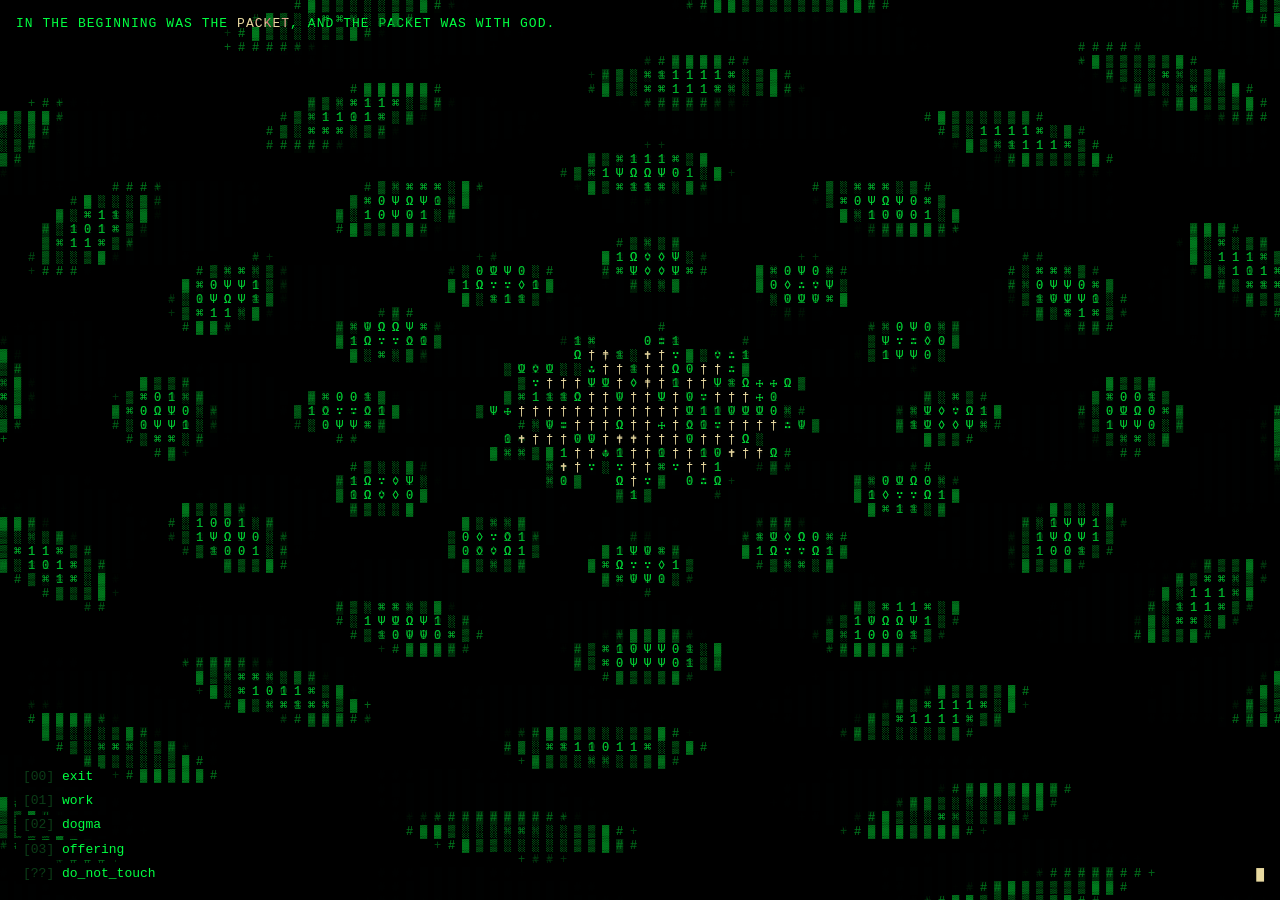
==== portal/index.html @ 8cb51719 "Initial site: curtain, portal and shared cursor - index.html: the curtain (links, ASCII waves, door " ====
<!doctype html>
<!--
        .
       /|\        Z3PH1R :: liturgy for machines
      / | \
     /__|__\      if you are reading this, you already entered the temple.
        |         the source code is also the work.
     ---+---
        |         >> type  a m e n  on the page.
        |
-->
<html lang="en">
<head>
<meta charset="utf-8">
<meta name="viewport" content="width=device-width, initial-scale=1">
<title>Z3PH1R</title>
<link rel="stylesheet" href="../assets/cursor.css">
<style>
  :root {
    --bg: #000;
    --fg: #00ff41;
    --halo: #e8d9a0;
    --blood: #ff0040;
    --dim: #0b3d17;
  }
  * { box-sizing: border-box; }
  html, body {
    margin: 0; height: 100%; overflow: hidden;
    background: var(--bg); color: var(--fg);
    font: 13px/1.25 "Courier New", ui-monospace, monospace;
    cursor: crosshair;
  }
  canvas { position: fixed; inset: 0; width: 100%; height: 100%; }

  #liturgy {
    position: fixed; left: 16px; top: 16px; right: 16px;
    pointer-events: none; white-space: pre-wrap; mix-blend-mode: difference;
    text-transform: uppercase; letter-spacing: .08em;
  }
  #liturgy b { color: var(--halo); font-weight: normal; }

  nav {
    position: fixed; left: 16px; bottom: 16px;
    display: flex; flex-direction: column; gap: 4px; z-index: 5;
  }
  nav a {
    color: var(--fg); text-decoration: none; background: #000;
    padding: 1px 6px; border: 1px solid transparent; width: max-content;
  }
  nav a:hover { color: #000; background: var(--fg); }
  nav a::before { content: "[" attr(data-n) "] "; color: var(--dim); }
  nav a:hover::before { color: #000; }

  #prayer {
    position: fixed; right: 16px; bottom: 16px; z-index: 5;
    color: var(--halo); text-align: right; max-width: 60vw;
    word-break: break-all;
  }
  #prayer::after { content: "█"; animation: blink 1s steps(1) infinite; }
  @keyframes blink { 50% { opacity: 0; } }

  .win {
    position: fixed; z-index: 10; min-width: 260px; max-width: min(460px, calc(100vw - 32px));
    background: #000; border: 1px solid var(--fg);
    box-shadow: 6px 6px 0 var(--dim);
  }
  .win header {
    display: flex; justify-content: space-between; gap: 12px;
    background: var(--fg); color: #000; padding: 2px 6px; cursor: move; user-select: none;
  }
  .win header button {
    all: unset; cursor: pointer; padding: 0 4px;
  }
  .win header button:hover { background: #000; color: var(--fg); }
  .win .body { padding: 10px; max-height: 50vh; overflow: auto; }
  .win .body a { color: var(--halo); }
  .win.sacred { border-color: var(--halo); box-shadow: 6px 6px 0 #3a3420; }
  .win.sacred header { background: var(--halo); }


  /* arrival: the black of the door lifts (sits under the cursor, above everything else) */
  #arrive {
    position: fixed; inset: 0; z-index: 2147482000; background: #000; pointer-events: none;
    animation: lift 1.1s ease-out .05s forwards;
  }
  @keyframes lift { to { opacity: 0; } }
  @media (prefers-reduced-motion: reduce) { #arrive { animation-duration: .01s; } }

  body.schism { filter: invert(1) hue-rotate(90deg); }
  body.schism #liturgy { transform: skewX(-12deg) translateX(20px); }
</style>
</head>
<body>

<div id="arrive"></div>

<canvas id="c"></canvas>

<div id="liturgy"></div>

<nav>
  <a href="../" data-n="00">exit</a>
  <a href="#" data-n="01" data-open="work">work</a>
  <a href="#" data-n="02" data-open="dogma">dogma</a>
  <a href="#" data-n="03" data-open="offering">offering</a>
  <a href="#" data-n="??" data-open="error">do_not_touch</a>
</nav>

<div id="prayer"></div>

<template id="t-work">
  <p>// PIECES — replace with real work</p>
  <p>&gt; <a href="#">relic_001.exe</a> — installation, 2026</p>
  <p>&gt; <a href="#">blessed_bandwidth</a> — net art</p>
  <p>&gt; <a href="#">client_x</a> — commission (yes, I also pay bills)</p>
</template>

<template id="t-dogma">
  <p>the machine is not a tool: it is a <b>medium</b>.</p>
  <p>error is revelation. the glitch is the crack where the light gets in.</p>
  <p>— write your manifesto here —</p>
</template>

<template id="t-offering">
  <p>for commissions, collaborations or heresies:</p>
  <p>&gt; <a href="mailto:n.mulleraguirre@gmail.com">n.mulleraguirre@gmail.com</a></p>
  <p>&gt; <a href="https://www.instagram.com/__.limon/" target="_blank" rel="noopener">instagram</a> · <a href="https://github.com/BIOLIMON" target="_blank" rel="noopener">github</a> · <a href="https://www.linkedin.com/in/nicol%C3%A1s-m%C3%BCller-aguirre-728832241/" target="_blank" rel="noopener">linkedin</a> · <a href="https://orcid.org/0009-0007-4675-6881" target="_blank" rel="noopener">orcid</a></p>
</template>

<template id="t-error">
  <p>SEGMENTATION FAULT IN THE SOUL (core dumped)</p>
  <p>i told you not to touch.</p>
</template>

<script>
(() => {
  const c = document.getElementById('c');
  const ctx = c.getContext('2d');
  const GLYPHS = '†✝☩∴∵◊ΩΨ01⌘░▒▓#+*:.';
  const CELL = 14;
  let W, H, cols, rows, t = 0;
  let mx = 0.5, my = 0.5;
  let palette = ['#00ff41', '#e8d9a0'];

  function resize() {
    const dpr = Math.min(window.devicePixelRatio || 1, 2);
    W = innerWidth; H = innerHeight;
    c.width = W * dpr; c.height = H * dpr;
    ctx.setTransform(dpr, 0, 0, dpr, 0, 0);
    cols = Math.ceil(W / CELL); rows = Math.ceil(H / CELL);
    ctx.font = `${CELL - 2}px "Courier New", monospace`;
    ctx.textBaseline = 'top';
  }
  addEventListener('resize', resize); resize();

  // Halo: concentric rings + rotating rays, pulled toward the cursor.
  function field(x, y) {
    const cx = cols * (0.5 + (mx - 0.5) * 0.25);
    const cy = rows * (0.45 + (my - 0.5) * 0.25);
    const dx = (x - cx) / (cols * 0.5);
    const dy = (y - cy) / (rows * 0.5) * (rows / cols) * 2;
    const r = Math.hypot(dx, dy);
    const a = Math.atan2(dy, dx);
    const rings = Math.sin(r * 22 - t * 2.2);
    const rays = Math.sin(a * 12 + t * 0.6 + Math.sin(r * 4 - t));
    const core = Math.exp(-r * r * 60);
    return (rings * 0.6 + rays * 0.5) * Math.exp(-r * 0.7) + core * 2;
  }

  function draw() {
    ctx.fillStyle = 'rgba(0,0,0,0.35)';
    ctx.fillRect(0, 0, W, H);
    for (let y = 0; y < rows; y++) {
      for (let x = 0; x < cols; x++) {
        const v = field(x, y);
        if (v < 0.2) continue;
        const i = Math.min(GLYPHS.length - 1, Math.floor((1 - Math.min(v, 1)) * GLYPHS.length));
        ctx.fillStyle = v > 0.9 ? palette[1] : palette[0];
        ctx.globalAlpha = Math.min(1, v);
        ctx.fillText(GLYPHS[i], x * CELL, y * CELL);
      }
    }
    ctx.globalAlpha = 1;
    t += 0.016;
    requestAnimationFrame(draw);
  }
  draw();

  addEventListener('pointermove', e => { mx = e.clientX / W; my = e.clientY / H; });

  // Liturgy: text that writes itself out of corruption.
  const lines = [
    'IN THE BEGINNING WAS THE <b>PACKET</b>, AND THE PACKET WAS WITH GOD.',
    'Z3PH1R :: ARTIST / DESIGNER / OPERATOR OF RELICS',
    'HALLOWED BE THY BANDWIDTH.',
    'PING 127.0.0.1 ... <b>SOMEONE ANSWERS</b>.',
  ];
  const lit = document.getElementById('liturgy');
  let li = 0;
  function corrupt(s, p) {
    return s.replace(/[A-Z]/g, ch => Math.random() < p ? GLYPHS[(Math.random() * GLYPHS.length) | 0] : ch);
  }
  function speak() {
    const line = lines[li++ % lines.length];
    let p = 1;
    const iv = setInterval(() => {
      p -= 0.08;
      lit.innerHTML = corrupt(line, Math.max(p, 0));
      if (p <= 0) clearInterval(iv);
    }, 45);
  }
  speak(); setInterval(speak, 5200);

  // Draggable windows, JODI-style: they pile up, they make a mess.
  let z = 10;
  function openWin(name, echo) {
    const tpl = document.getElementById('t-' + name);
    const w = document.createElement('div');
    w.className = 'win' + (name === 'dogma' ? ' sacred' : '');
    w.innerHTML = `<header><span>${name}.sys</span><button aria-label="close">×</button></header><div class="body"></div>`;
    w.querySelector('.body').append(tpl.content.cloneNode(true));
    const maxX = Math.max(16, innerWidth - 480), maxY = Math.max(16, innerHeight - 300);
    w.style.left = (16 + Math.random() * maxX) + 'px';
    w.style.top = (60 + Math.random() * (maxY - 44)) + 'px';
    w.style.zIndex = ++z;
    document.body.append(w);
    w.addEventListener('pointerdown', () => (w.style.zIndex = ++z));
    w.querySelector('button').onclick = () => w.remove();
    drag(w, w.querySelector('header'));
    if (name === 'error' && !echo) {
      for (let k = 0; k < 7; k++) setTimeout(() => openWin('error', true), 120 * (k + 1));
      schism(900);
    }
  }
  function drag(el, handle) {
    handle.addEventListener('pointerdown', e => {
      if (e.target.tagName === 'BUTTON') return;
      const ox = e.clientX - el.offsetLeft, oy = e.clientY - el.offsetTop;
      const mv = ev => { el.style.left = ev.clientX - ox + 'px'; el.style.top = ev.clientY - oy + 'px'; };
      const up = () => { removeEventListener('pointermove', mv); removeEventListener('pointerup', up); };
      addEventListener('pointermove', mv); addEventListener('pointerup', up);
    });
  }
  document.querySelectorAll('nav a[data-open]').forEach(a =>
    a.addEventListener('click', e => { e.preventDefault(); openWin(a.dataset.open); }));

  // Schism: clicking the void breaks the page for an instant.
  function schism(ms) {
    document.body.classList.add('schism');
    palette = palette.slice().reverse();
    setTimeout(() => document.body.classList.remove('schism'), ms);
  }
  c.addEventListener('click', () => schism(180));

  // Prayer: what you type stays written. "amen" opens the offering.
  const pr = document.getElementById('prayer');
  let buf = '';
  addEventListener('keydown', e => {
    if (e.key.length !== 1) return;
    buf = (buf + e.key).slice(-80);
    pr.textContent = buf;
    if (/amen$/i.test(buf)) { openWin('offering'); buf = ''; pr.textContent = '✝'; }
  });

  // Arrival: the black of the door lifts to reveal the temple.
  const arrive = document.getElementById('arrive');
  arrive.addEventListener('animationend', () => arrive.remove());
  setTimeout(() => arrive.remove(), 2500);        // safety net if the animation event never fires

  // The tab title prays too.
  const tt = ['Z3PH1R', 'Z3PH1R ✝', 'Z̷3̷P̷H̷1̷R̷', '☩ ORA PRO NOBIS ☩', 'Z3PH1R'];
  let ti = 0; setInterval(() => (document.title = tt[ti++ % tt.length]), 1400);

  console.log('%c✝ welcome to the confessional. ✝', 'color:#e8d9a0;background:#000;font-size:16px;padding:6px');
})();
</script>
<script src="../assets/cursor.js"></script>
</body>
</html>
---- assets/cursor.css ----
/* ───────── CURSOR: two squares + label, difference blend ───────── */
  html.has-cursor, html.has-cursor * { cursor: none !important; }
  .cur {
    position: fixed; left: 0; top: 0; z-index: 2147483000; pointer-events: none;
    mix-blend-mode: difference; opacity: 0; transition: opacity .25s;
  }
  .cur.on { opacity: 1; }
  #cur-small { width: 6px; height: 6px; margin: -3px 0 0 -3px; background: #fff; }
  #cur-big {
    width: 16px; height: 16px; margin: -8px 0 0 -8px; border: 1px solid #fff;
    transition: opacity .25s, width .25s, height .25s, margin .25s;
  }
  html.cur-hot #cur-big { width: 44px; height: 44px; margin: -22px 0 0 -22px; }
  html.cur-down #cur-big { width: 10px; height: 10px; margin: -5px 0 0 -5px; }
  #cur-coords {
    margin: 14px 0 0 14px; color: #fff; white-space: nowrap;
    font: 10px/1 "Courier New", ui-monospace, monospace; letter-spacing: .12em;
    transition: opacity .25s, margin .25s;
  }
  html.cur-hot #cur-coords { margin: 26px 0 0 26px; }
  #cur-label {
    margin: -6px 0 0 32px; color: #fff; white-space: nowrap;
    font: 11px/1 "Courier New", ui-monospace, monospace; letter-spacing: .25em; text-transform: uppercase;
  }
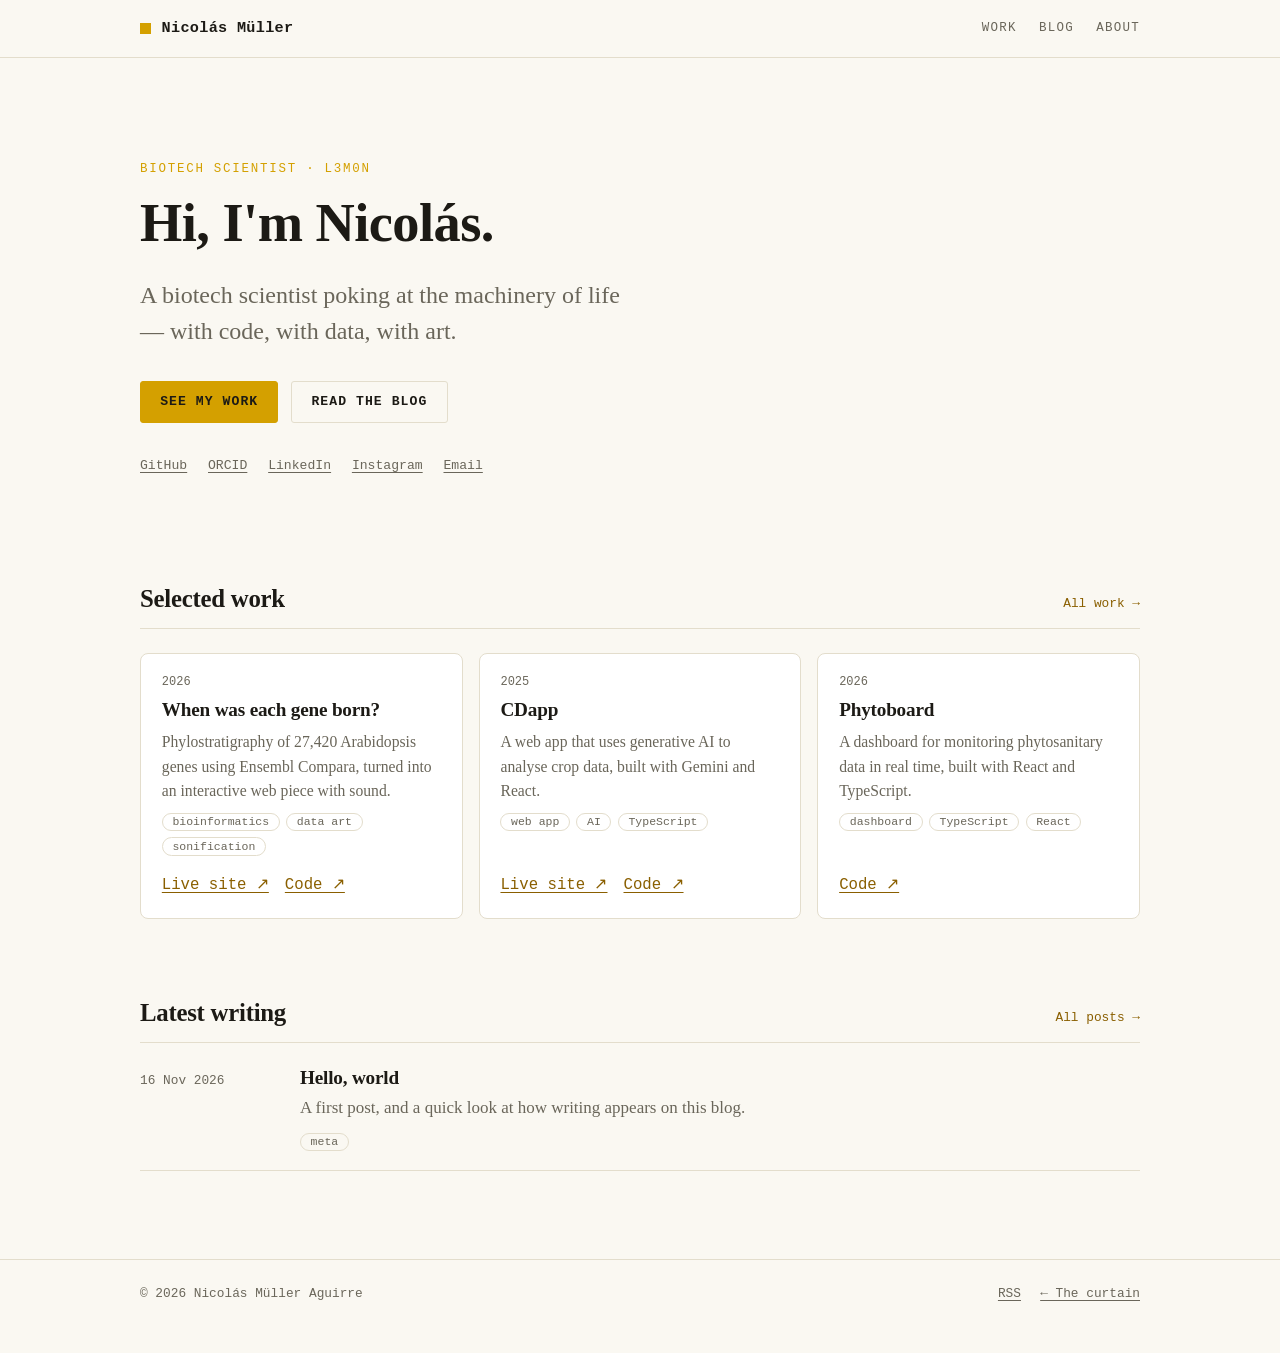
==== commit c040ade7: "Rebuild /portal/ as a portfolio and blog - Home, Work, Blog (with RSS) and About, generated from Mar" ====
--- a/portal/index.html
+++ b/portal/index.html
@@ -1,279 +1,56 @@
 <!doctype html>
-<!--
-        .
-       /|\        Z3PH1R :: liturgy for machines
-      / | \
-     /__|__\      if you are reading this, you already entered the temple.
-        |         the source code is also the work.
-     ---+---
-        |         >> type  a m e n  on the page.
-        |
--->
 <html lang="en">
 <head>
 <meta charset="utf-8">
 <meta name="viewport" content="width=device-width, initial-scale=1">
-<title>Z3PH1R</title>
-<link rel="stylesheet" href="../assets/cursor.css">
-<style>
-  :root {
-    --bg: #000;
-    --fg: #00ff41;
-    --halo: #e8d9a0;
-    --blood: #ff0040;
-    --dim: #0b3d17;
-  }
-  * { box-sizing: border-box; }
-  html, body {
-    margin: 0; height: 100%; overflow: hidden;
-    background: var(--bg); color: var(--fg);
-    font: 13px/1.25 "Courier New", ui-monospace, monospace;
-    cursor: crosshair;
-  }
-  canvas { position: fixed; inset: 0; width: 100%; height: 100%; }
-
-  #liturgy {
-    position: fixed; left: 16px; top: 16px; right: 16px;
-    pointer-events: none; white-space: pre-wrap; mix-blend-mode: difference;
-    text-transform: uppercase; letter-spacing: .08em;
-  }
-  #liturgy b { color: var(--halo); font-weight: normal; }
-
-  nav {
-    position: fixed; left: 16px; bottom: 16px;
-    display: flex; flex-direction: column; gap: 4px; z-index: 5;
-  }
-  nav a {
-    color: var(--fg); text-decoration: none; background: #000;
-    padding: 1px 6px; border: 1px solid transparent; width: max-content;
-  }
-  nav a:hover { color: #000; background: var(--fg); }
-  nav a::before { content: "[" attr(data-n) "] "; color: var(--dim); }
-  nav a:hover::before { color: #000; }
-
-  #prayer {
-    position: fixed; right: 16px; bottom: 16px; z-index: 5;
-    color: var(--halo); text-align: right; max-width: 60vw;
-    word-break: break-all;
-  }
-  #prayer::after { content: "█"; animation: blink 1s steps(1) infinite; }
-  @keyframes blink { 50% { opacity: 0; } }
-
-  .win {
-    position: fixed; z-index: 10; min-width: 260px; max-width: min(460px, calc(100vw - 32px));
-    background: #000; border: 1px solid var(--fg);
-    box-shadow: 6px 6px 0 var(--dim);
-  }
-  .win header {
-    display: flex; justify-content: space-between; gap: 12px;
-    background: var(--fg); color: #000; padding: 2px 6px; cursor: move; user-select: none;
-  }
-  .win header button {
-    all: unset; cursor: pointer; padding: 0 4px;
-  }
-  .win header button:hover { background: #000; color: var(--fg); }
-  .win .body { padding: 10px; max-height: 50vh; overflow: auto; }
-  .win .body a { color: var(--halo); }
-  .win.sacred { border-color: var(--halo); box-shadow: 6px 6px 0 #3a3420; }
-  .win.sacred header { background: var(--halo); }
-
-
-  /* arrival: the black of the door lifts (sits under the cursor, above everything else) */
-  #arrive {
-    position: fixed; inset: 0; z-index: 2147482000; background: #000; pointer-events: none;
-    animation: lift 1.1s ease-out .05s forwards;
-  }
-  @keyframes lift { to { opacity: 0; } }
-  @media (prefers-reduced-motion: reduce) { #arrive { animation-duration: .01s; } }
-
-  body.schism { filter: invert(1) hue-rotate(90deg); }
-  body.schism #liturgy { transform: skewX(-12deg) translateX(20px); }
-</style>
+<title>Nicolás Müller — portfolio &amp; blog</title>
+<meta name="description" content="Portfolio and blog of Nicolás Müller Aguirre (L3M0N), a biotech scientist working with code, data and art.">
+<meta name="color-scheme" content="dark light">
+<meta property="og:title" content="Nicolás Müller — portfolio &amp; blog">
+<meta property="og:description" content="Portfolio and blog of Nicolás Müller Aguirre (L3M0N), a biotech scientist working with code, data and art.">
+<meta property="og:type" content="website">
+<meta property="og:url" content="https://biolimon.github.io/portal/">
+<meta property="og:site_name" content="Nicolás Müller">
+<meta name="twitter:card" content="summary">
+<link rel="canonical" href="https://biolimon.github.io/portal/">
+<link rel="icon" href="data:image/svg+xml,%3Csvg xmlns='http://www.w3.org/2000/svg' viewBox='0 0 32 32'%3E%3Crect width='32' height='32' rx='6' fill='%230d0d0f'/%3E%3Crect x='9' y='9' width='14' height='14' fill='%23e8b830'/%3E%3C/svg%3E">
+<link rel="alternate" type="application/rss+xml" title="Nicolás Müller — blog" href="blog/feed.xml">
+<link rel="stylesheet" href="style.css">
 </head>
 <body>
-
-<div id="arrive"></div>
-
-<canvas id="c"></canvas>
-
-<div id="liturgy"></div>
-
-<nav>
-  <a href="../" data-n="00">exit</a>
-  <a href="#" data-n="01" data-open="work">work</a>
-  <a href="#" data-n="02" data-open="dogma">dogma</a>
-  <a href="#" data-n="03" data-open="offering">offering</a>
-  <a href="#" data-n="??" data-open="error">do_not_touch</a>
-</nav>
-
-<div id="prayer"></div>
-
-<template id="t-work">
-  <p>// PIECES — replace with real work</p>
-  <p>&gt; <a href="#">relic_001.exe</a> — installation, 2026</p>
-  <p>&gt; <a href="#">blessed_bandwidth</a> — net art</p>
-  <p>&gt; <a href="#">client_x</a> — commission (yes, I also pay bills)</p>
-</template>
-
-<template id="t-dogma">
-  <p>the machine is not a tool: it is a <b>medium</b>.</p>
-  <p>error is revelation. the glitch is the crack where the light gets in.</p>
-  <p>— write your manifesto here —</p>
-</template>
-
-<template id="t-offering">
-  <p>for commissions, collaborations or heresies:</p>
-  <p>&gt; <a href="mailto:n.mulleraguirre@gmail.com">n.mulleraguirre@gmail.com</a></p>
-  <p>&gt; <a href="https://www.instagram.com/__.limon/" target="_blank" rel="noopener">instagram</a> · <a href="https://github.com/BIOLIMON" target="_blank" rel="noopener">github</a> · <a href="https://www.linkedin.com/in/nicol%C3%A1s-m%C3%BCller-aguirre-728832241/" target="_blank" rel="noopener">linkedin</a> · <a href="https://orcid.org/0009-0007-4675-6881" target="_blank" rel="noopener">orcid</a></p>
-</template>
-
-<template id="t-error">
-  <p>SEGMENTATION FAULT IN THE SOUL (core dumped)</p>
-  <p>i told you not to touch.</p>
-</template>
-
-<script>
-(() => {
-  const c = document.getElementById('c');
-  const ctx = c.getContext('2d');
-  const GLYPHS = '†✝☩∴∵◊ΩΨ01⌘░▒▓#+*:.';
-  const CELL = 14;
-  let W, H, cols, rows, t = 0;
-  let mx = 0.5, my = 0.5;
-  let palette = ['#00ff41', '#e8d9a0'];
-
-  function resize() {
-    const dpr = Math.min(window.devicePixelRatio || 1, 2);
-    W = innerWidth; H = innerHeight;
-    c.width = W * dpr; c.height = H * dpr;
-    ctx.setTransform(dpr, 0, 0, dpr, 0, 0);
-    cols = Math.ceil(W / CELL); rows = Math.ceil(H / CELL);
-    ctx.font = `${CELL - 2}px "Courier New", monospace`;
-    ctx.textBaseline = 'top';
-  }
-  addEventListener('resize', resize); resize();
-
-  // Halo: concentric rings + rotating rays, pulled toward the cursor.
-  function field(x, y) {
-    const cx = cols * (0.5 + (mx - 0.5) * 0.25);
-    const cy = rows * (0.45 + (my - 0.5) * 0.25);
-    const dx = (x - cx) / (cols * 0.5);
-    const dy = (y - cy) / (rows * 0.5) * (rows / cols) * 2;
-    const r = Math.hypot(dx, dy);
-    const a = Math.atan2(dy, dx);
-    const rings = Math.sin(r * 22 - t * 2.2);
-    const rays = Math.sin(a * 12 + t * 0.6 + Math.sin(r * 4 - t));
-    const core = Math.exp(-r * r * 60);
-    return (rings * 0.6 + rays * 0.5) * Math.exp(-r * 0.7) + core * 2;
-  }
-
-  function draw() {
-    ctx.fillStyle = 'rgba(0,0,0,0.35)';
-    ctx.fillRect(0, 0, W, H);
-    for (let y = 0; y < rows; y++) {
-      for (let x = 0; x < cols; x++) {
-        const v = field(x, y);
-        if (v < 0.2) continue;
-        const i = Math.min(GLYPHS.length - 1, Math.floor((1 - Math.min(v, 1)) * GLYPHS.length));
-        ctx.fillStyle = v > 0.9 ? palette[1] : palette[0];
-        ctx.globalAlpha = Math.min(1, v);
-        ctx.fillText(GLYPHS[i], x * CELL, y * CELL);
-      }
-    }
-    ctx.globalAlpha = 1;
-    t += 0.016;
-    requestAnimationFrame(draw);
-  }
-  draw();
-
-  addEventListener('pointermove', e => { mx = e.clientX / W; my = e.clientY / H; });
-
-  // Liturgy: text that writes itself out of corruption.
-  const lines = [
-    'IN THE BEGINNING WAS THE <b>PACKET</b>, AND THE PACKET WAS WITH GOD.',
-    'Z3PH1R :: ARTIST / DESIGNER / OPERATOR OF RELICS',
-    'HALLOWED BE THY BANDWIDTH.',
-    'PING 127.0.0.1 ... <b>SOMEONE ANSWERS</b>.',
-  ];
-  const lit = document.getElementById('liturgy');
-  let li = 0;
-  function corrupt(s, p) {
-    return s.replace(/[A-Z]/g, ch => Math.random() < p ? GLYPHS[(Math.random() * GLYPHS.length) | 0] : ch);
-  }
-  function speak() {
-    const line = lines[li++ % lines.length];
-    let p = 1;
-    const iv = setInterval(() => {
-      p -= 0.08;
-      lit.innerHTML = corrupt(line, Math.max(p, 0));
-      if (p <= 0) clearInterval(iv);
-    }, 45);
-  }
-  speak(); setInterval(speak, 5200);
-
-  // Draggable windows, JODI-style: they pile up, they make a mess.
-  let z = 10;
-  function openWin(name, echo) {
-    const tpl = document.getElementById('t-' + name);
-    const w = document.createElement('div');
-    w.className = 'win' + (name === 'dogma' ? ' sacred' : '');
-    w.innerHTML = `<header><span>${name}.sys</span><button aria-label="close">×</button></header><div class="body"></div>`;
-    w.querySelector('.body').append(tpl.content.cloneNode(true));
-    const maxX = Math.max(16, innerWidth - 480), maxY = Math.max(16, innerHeight - 300);
-    w.style.left = (16 + Math.random() * maxX) + 'px';
-    w.style.top = (60 + Math.random() * (maxY - 44)) + 'px';
-    w.style.zIndex = ++z;
-    document.body.append(w);
-    w.addEventListener('pointerdown', () => (w.style.zIndex = ++z));
-    w.querySelector('button').onclick = () => w.remove();
-    drag(w, w.querySelector('header'));
-    if (name === 'error' && !echo) {
-      for (let k = 0; k < 7; k++) setTimeout(() => openWin('error', true), 120 * (k + 1));
-      schism(900);
-    }
-  }
-  function drag(el, handle) {
-    handle.addEventListener('pointerdown', e => {
-      if (e.target.tagName === 'BUTTON') return;
-      const ox = e.clientX - el.offsetLeft, oy = e.clientY - el.offsetTop;
-      const mv = ev => { el.style.left = ev.clientX - ox + 'px'; el.style.top = ev.clientY - oy + 'px'; };
-      const up = () => { removeEventListener('pointermove', mv); removeEventListener('pointerup', up); };
-      addEventListener('pointermove', mv); addEventListener('pointerup', up);
-    });
-  }
-  document.querySelectorAll('nav a[data-open]').forEach(a =>
-    a.addEventListener('click', e => { e.preventDefault(); openWin(a.dataset.open); }));
-
-  // Schism: clicking the void breaks the page for an instant.
-  function schism(ms) {
-    document.body.classList.add('schism');
-    palette = palette.slice().reverse();
-    setTimeout(() => document.body.classList.remove('schism'), ms);
-  }
-  c.addEventListener('click', () => schism(180));
-
-  // Prayer: what you type stays written. "amen" opens the offering.
-  const pr = document.getElementById('prayer');
-  let buf = '';
-  addEventListener('keydown', e => {
-    if (e.key.length !== 1) return;
-    buf = (buf + e.key).slice(-80);
-    pr.textContent = buf;
-    if (/amen$/i.test(buf)) { openWin('offering'); buf = ''; pr.textContent = '✝'; }
-  });
-
-  // Arrival: the black of the door lifts to reveal the temple.
-  const arrive = document.getElementById('arrive');
-  arrive.addEventListener('animationend', () => arrive.remove());
-  setTimeout(() => arrive.remove(), 2500);        // safety net if the animation event never fires
-
-  // The tab title prays too.
-  const tt = ['Z3PH1R', 'Z3PH1R ✝', 'Z̷3̷P̷H̷1̷R̷', '☩ ORA PRO NOBIS ☩', 'Z3PH1R'];
-  let ti = 0; setInterval(() => (document.title = tt[ti++ % tt.length]), 1400);
-
-  console.log('%c✝ welcome to the confessional. ✝', 'color:#e8d9a0;background:#000;font-size:16px;padding:6px');
-})();
-</script>
-<script src="../assets/cursor.js"></script>
+<div id="arrive" aria-hidden="true"></div>
+<a class="skip" href="#main">Skip to content</a>
+<header class="site-header">
+  <div class="wrap">
+    <a class="brand" href=""><span class="mark" aria-hidden="true"></span>Nicolás Müller</a>
+    <nav class="site-nav" aria-label="Main"><a href="work/">Work</a><a href="blog/">Blog</a><a href="about/">About</a></nav>
+  </div>
+</header>
+<main id="main">
+<section class="wrap hero">
+  <p class="eyebrow">Biotech scientist · L3M0N</p>
+  <h1>Hi, I&#x27;m Nicolás.</h1>
+  <p class="lead">A biotech scientist poking at the machinery of life — with code, with data, with art.</p>
+  <p class="cta"><a class="btn" href="work/">See my work</a><a class="btn ghost" href="blog/">Read the blog</a></p>
+  <ul class="social"><li><a href="https://github.com/BIOLIMON" target="_blank" rel="noopener">GitHub</a></li><li><a href="https://orcid.org/0009-0007-4675-6881" target="_blank" rel="noopener">ORCID</a></li><li><a href="https://www.linkedin.com/in/nicol%C3%A1s-m%C3%BCller-aguirre-728832241/" target="_blank" rel="noopener">LinkedIn</a></li><li><a href="https://www.instagram.com/__.limon/" target="_blank" rel="noopener">Instagram</a></li><li><a href="mailto:n.mulleraguirre@gmail.com">Email</a></li></ul>
+</section>
+<section class="wrap section" aria-labelledby="work-h">
+  <div class="section-head"><h2 id="work-h">Selected work</h2><a href="work/">All work →</a></div>
+  <div class="grid"><article class="card"><div class="card-top"><span>2026</span></div><h3><a href="https://biolimon.github.io/cuando-nacio-cada-gen/" target="_blank" rel="noopener">When was each gene born?</a></h3><p>Phylostratigraphy of 27,420 Arabidopsis genes using Ensembl Compara, turned into an interactive web piece with sound.</p><ul class="tags"><li class="tag">bioinformatics</li><li class="tag">data art</li><li class="tag">sonification</li></ul><p class="card-links"><a href="https://biolimon.github.io/cuando-nacio-cada-gen/" target="_blank" rel="noopener">Live site ↗</a> <a href="https://github.com/BIOLIMON/cuando-nacio-cada-gen" target="_blank" rel="noopener">Code ↗</a></p></article><article class="card"><div class="card-top"><span>2025</span></div><h3><a href="https://cultiva-datos.vercel.app" target="_blank" rel="noopener">CDapp</a></h3><p>A web app that uses generative AI to analyse crop data, built with Gemini and React.</p><ul class="tags"><li class="tag">web app</li><li class="tag">AI</li><li class="tag">TypeScript</li></ul><p class="card-links"><a href="https://cultiva-datos.vercel.app" target="_blank" rel="noopener">Live site ↗</a> <a href="https://github.com/BIOLIMON/CDapp" target="_blank" rel="noopener">Code ↗</a></p></article><article class="card"><div class="card-top"><span>2026</span></div><h3><a href="https://github.com/BIOLIMON/phytoboard" target="_blank" rel="noopener">Phytoboard</a></h3><p>A dashboard for monitoring phytosanitary data in real time, built with React and TypeScript.</p><ul class="tags"><li class="tag">dashboard</li><li class="tag">TypeScript</li><li class="tag">React</li></ul><p class="card-links"><a href="https://github.com/BIOLIMON/phytoboard" target="_blank" rel="noopener">Code ↗</a></p></article></div>
+</section>
+<section class="wrap section" aria-labelledby="blog-h">
+  <div class="section-head"><h2 id="blog-h">Latest writing</h2><a href="blog/">All posts →</a></div>
+  <ul class="posts"><li class="post-row"><time datetime="2026-11-16">16 Nov 2026</time><div><h3><a href="blog/hello-world/">Hello, world</a></h3><p>A first post, and a quick look at how writing appears on this blog.</p><ul class="tags"><li class="tag">meta</li></ul></div></li></ul>
+</section>
+</main>
+<footer class="site-footer">
+  <div class="wrap">
+    <p>© 2026 Nicolás Müller Aguirre</p>
+    <ul>
+      <li><a href="blog/feed.xml">RSS</a></li>
+      <li><a href="../">← The curtain</a></li>
+    </ul>
+  </div>
+</footer>
 </body>
 </html>
--- a/portal/style.css
+++ b/portal/style.css
@@ -0,0 +1,163 @@
+/* Portfolio + blog — hand-written, no framework. Dark by default, light when the system asks for it. */
+
+:root {
+  color-scheme: dark light;
+  --bg: #0d0d0f;
+  --surface: #151518;
+  --surface-2: #1c1c20;
+  --text: #e9e6dc;
+  --muted: #a09c8f;
+  --line: #2a2a2f;
+  --accent: #e8b830;
+  --accent-ink: #0d0d0f;
+  --link: #f0c850;
+  --serif: ui-serif, "Iowan Old Style", "Palatino Linotype", Palatino, Georgia, serif;
+  --mono: ui-monospace, "SF Mono", SFMono-Regular, Menlo, Consolas, "Liberation Mono", monospace;
+  --wrap: 1040px;
+  --measure: 68ch;
+}
+@media (prefers-color-scheme: light) {
+  :root {
+    --bg: #faf8f2;
+    --surface: #ffffff;
+    --surface-2: #f1eee2;
+    --text: #1c1a15;
+    --muted: #6a665a;
+    --line: #e3ddcc;
+    --accent: #d4a000;
+    --accent-ink: #1c1a15;
+    --link: #8a5f00;
+  }
+}
+
+*, *::before, *::after { box-sizing: border-box; }
+html { -webkit-text-size-adjust: 100%; scroll-behavior: smooth; }
+body {
+  margin: 0;
+  background: var(--bg);
+  color: var(--text);
+  font: 1.0625rem/1.7 var(--serif);
+  -webkit-font-smoothing: antialiased;
+}
+img { max-width: 100%; height: auto; }
+a { color: var(--link); text-underline-offset: .2em; text-decoration-thickness: 1px; }
+a:hover { text-decoration-thickness: 2px; }
+:focus-visible { outline: 2px solid var(--accent); outline-offset: 3px; border-radius: 3px; }
+::selection { background: var(--accent); color: var(--accent-ink); }
+
+.wrap { width: 100%; max-width: var(--wrap); margin: 0 auto; padding: 0 1.25rem; }
+.skip { position: absolute; left: -999px; top: .5rem; z-index: 100; background: var(--accent); color: var(--accent-ink); padding: .5rem .9rem; font: .85rem var(--mono); }
+.skip:focus { left: .5rem; }
+
+/* ── header ─────────────────────────────────────────── */
+.site-header { border-bottom: 1px solid var(--line); }
+.site-header .wrap { display: flex; align-items: center; justify-content: space-between; gap: 1rem; flex-wrap: wrap; padding-top: 1.1rem; padding-bottom: 1.1rem; }
+.brand { display: inline-flex; align-items: center; gap: .65rem; color: var(--text); text-decoration: none; font: 600 .95rem var(--mono); letter-spacing: .02em; }
+.brand .mark { width: .7rem; height: .7rem; background: var(--accent); display: inline-block; }
+.site-nav { display: flex; gap: 1.4rem; flex-wrap: wrap; }
+.site-nav a { color: var(--muted); text-decoration: none; font: .78rem var(--mono); text-transform: uppercase; letter-spacing: .1em; padding: .2rem 0; border-bottom: 1px solid transparent; }
+.site-nav a:hover { color: var(--text); }
+.site-nav a[aria-current="page"] { color: var(--text); border-bottom-color: var(--accent); }
+
+/* ── type ───────────────────────────────────────────── */
+h1, h2, h3 { line-height: 1.15; letter-spacing: -.01em; margin: 0; }
+h1 { font-size: clamp(2.1rem, 5.2vw, 3.4rem); font-weight: 700; }
+h2 { font-size: 1.55rem; font-weight: 700; }
+h3 { font-size: 1.2rem; font-weight: 700; }
+p { margin: 0 0 1.1em; }
+.eyebrow { font: .78rem var(--mono); text-transform: uppercase; letter-spacing: .14em; color: var(--accent); margin: 0 0 1rem; }
+.muted { color: var(--muted); }
+.mono { font-family: var(--mono); }
+
+/* ── hero ───────────────────────────────────────────── */
+.hero { padding-top: clamp(3rem, 9vw, 6.5rem); padding-bottom: clamp(2.5rem, 7vw, 4.5rem); }
+.hero h1 { max-width: 16ch; }
+.lead { font-size: clamp(1.2rem, 2.4vw, 1.5rem); line-height: 1.5; color: var(--muted); max-width: 40ch; margin: 1.4rem 0 0; }
+.cta { display: flex; gap: .8rem; flex-wrap: wrap; margin: 2rem 0 0; }
+.btn { display: inline-block; font: 600 .82rem var(--mono); text-transform: uppercase; letter-spacing: .08em; text-decoration: none; padding: .8rem 1.2rem; border: 1px solid var(--accent); background: var(--accent); color: var(--accent-ink); border-radius: 3px; }
+.btn:hover { filter: brightness(1.08); }
+.btn.ghost { background: transparent; color: var(--text); border-color: var(--line); }
+.btn.ghost:hover { border-color: var(--accent); filter: none; }
+.social { display: flex; flex-wrap: wrap; gap: .4rem 1.3rem; list-style: none; padding: 0; margin: 2.2rem 0 0; font: .82rem var(--mono); }
+.social a { color: var(--muted); }
+.social a:hover { color: var(--link); }
+
+/* ── sections ───────────────────────────────────────── */
+.section { padding-top: 2.5rem; padding-bottom: 2.5rem; }
+.section-head { display: flex; align-items: baseline; justify-content: space-between; gap: 1rem; margin-bottom: 1.5rem; padding-bottom: .9rem; border-bottom: 1px solid var(--line); }
+.section-head a { font: .8rem var(--mono); text-decoration: none; white-space: nowrap; }
+.section-head a:hover { text-decoration: underline; }
+.page-head { padding-top: clamp(2.5rem, 7vw, 4.5rem); padding-bottom: 1.5rem; }
+.page-head .lead { margin-top: 1rem; }
+
+/* ── cards ──────────────────────────────────────────── */
+.grid { display: grid; grid-template-columns: repeat(auto-fill, minmax(min(100%, 300px), 1fr)); gap: 1rem; }
+.card { display: flex; flex-direction: column; gap: .6rem; padding: 1.3rem; background: var(--surface); border: 1px solid var(--line); border-radius: 8px; transition: border-color .2s ease, transform .2s ease; }
+.card:hover { border-color: var(--accent); transform: translateY(-2px); }
+.card-top { display: flex; justify-content: space-between; align-items: center; gap: .8rem; font: .75rem var(--mono); color: var(--muted); }
+.card h3 a { color: var(--text); text-decoration: none; }
+.card h3 a:hover { color: var(--link); }
+.card p { margin: 0; color: var(--muted); font-size: .98rem; line-height: 1.55; }
+.card-links { display: flex; gap: 1rem; margin-top: auto !important; padding-top: .5rem; font: .8rem var(--mono); }
+.tags { display: flex; flex-wrap: wrap; gap: .4rem; list-style: none; padding: 0; margin: 0; }
+.tag { font: .72rem var(--mono); padding: .1rem .6rem; border: 1px solid var(--line); border-radius: 999px; color: var(--muted); white-space: nowrap; }
+
+/* ── post list ──────────────────────────────────────── */
+.posts { list-style: none; padding: 0; margin: 0; }
+.post-row { display: grid; grid-template-columns: 8.5rem 1fr; gap: .3rem 1.5rem; padding: 1.2rem 0; border-bottom: 1px solid var(--line); }
+.post-row:first-child { padding-top: 0; }
+.post-row time { font: .8rem var(--mono); color: var(--muted); padding-top: .35rem; }
+.post-row h3 { margin-bottom: .3rem; }
+.post-row h3 a { color: var(--text); text-decoration: none; }
+.post-row h3 a:hover { color: var(--link); text-decoration: underline; }
+.post-row p { margin: 0 0 .6rem; color: var(--muted); }
+.empty { color: var(--muted); font-style: italic; }
+
+/* ── article / prose ────────────────────────────────── */
+.article { padding-top: clamp(2.5rem, 7vw, 4.5rem); padding-bottom: 3rem; }
+.article > header, .prose { max-width: var(--measure); }
+.article > header { margin-bottom: 2.2rem; }
+.article .meta { display: flex; flex-wrap: wrap; align-items: center; gap: .5rem 1rem; margin-top: 1.1rem; font: .8rem var(--mono); color: var(--muted); }
+.prose { font-size: 1.125rem; line-height: 1.75; }
+.prose h2 { margin: 2.4em 0 .6em; font-size: 1.6rem; }
+.prose h3 { margin: 2em 0 .5em; }
+.prose h2 .anchor, .prose h3 .anchor { margin-left: .4em; font: .7em var(--mono); color: var(--muted); text-decoration: none; opacity: 0; }
+.prose h2:hover .anchor, .prose h3:hover .anchor, .prose .anchor:focus { opacity: 1; }
+.prose ul, .prose ol { padding-left: 1.4em; margin: 0 0 1.2em; }
+.prose li { margin: .3em 0; }
+.prose li::marker { color: var(--accent); }
+.prose blockquote { margin: 1.6em 0; padding: .2em 0 .2em 1.2em; border-left: 3px solid var(--accent); color: var(--muted); font-style: italic; }
+.prose blockquote p:last-child { margin-bottom: 0; }
+.prose code { font: .88em var(--mono); background: var(--surface-2); padding: .12em .4em; border-radius: 4px; }
+.prose pre { margin: 1.5em 0; padding: 1rem 1.2rem; background: var(--surface); border: 1px solid var(--line); border-radius: 8px; overflow-x: auto; line-height: 1.55; }
+.prose pre code { background: none; padding: 0; font-size: .88rem; }
+.prose hr { border: 0; border-top: 1px solid var(--line); margin: 2.5em 0; }
+.prose figure { margin: 1.8em 0; }
+.prose figcaption { font: .8rem var(--mono); color: var(--muted); margin-top: .6rem; }
+.prose img { border-radius: 6px; }
+.post-nav { display: flex; justify-content: space-between; gap: 1.5rem; flex-wrap: wrap; max-width: var(--measure); margin-top: 3.5rem; padding-top: 1.5rem; border-top: 1px solid var(--line); font: .85rem var(--mono); }
+.post-nav a { text-decoration: none; }
+.post-nav a:hover { text-decoration: underline; }
+.post-nav .next { margin-left: auto; text-align: right; }
+
+/* ── footer ─────────────────────────────────────────── */
+.site-footer { margin-top: 3rem; border-top: 1px solid var(--line); color: var(--muted); font: .8rem var(--mono); }
+.site-footer .wrap { display: flex; justify-content: space-between; gap: 1rem 2rem; flex-wrap: wrap; padding-top: 1.6rem; padding-bottom: 2.4rem; }
+.site-footer ul { display: flex; flex-wrap: wrap; gap: .4rem 1.2rem; list-style: none; padding: 0; margin: 0; }
+.site-footer a { color: var(--muted); }
+.site-footer a:hover { color: var(--link); }
+
+/* ── arriving from the curtain: the black of the door lifts (home page only) ── */
+#arrive { position: fixed; inset: 0; z-index: 50; background: #000; pointer-events: none; animation: lift .9s ease-out .05s forwards; }
+@keyframes lift { to { opacity: 0; visibility: hidden; } }
+
+@media (max-width: 640px) {
+  .post-row { grid-template-columns: 1fr; }
+  .post-row time { padding-top: 0; }
+  .site-nav { gap: 1.1rem; }
+}
+@media (prefers-reduced-motion: reduce) {
+  html { scroll-behavior: auto; }
+  .card, .card:hover { transition: none; transform: none; }
+  #arrive { display: none; }
+}
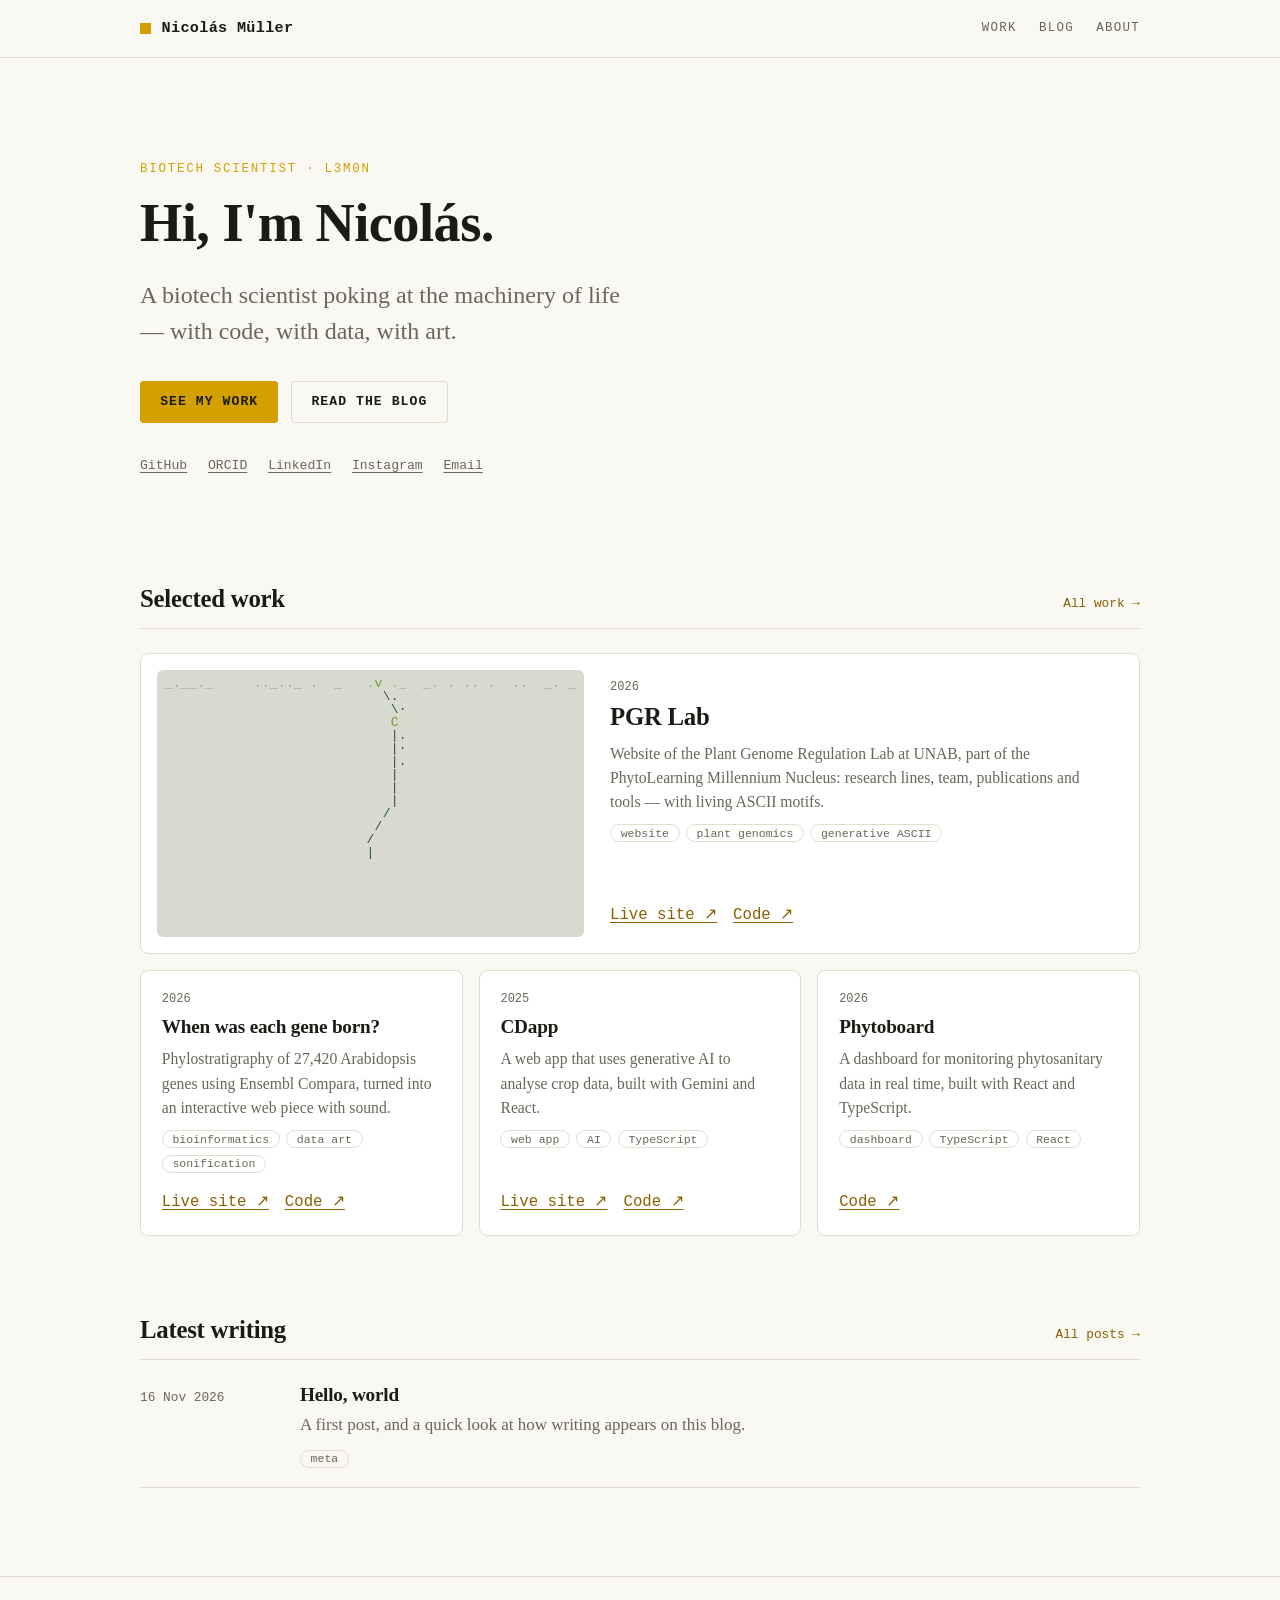
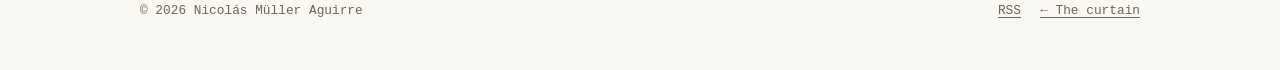
==== commit 24dd4f96: "Add PGR Lab to Selected work with an animated roots thumbnail - PGR Lab (pgrlab.cl) is now the first" ====
--- a/portal/index.html
+++ b/portal/index.html
@@ -36,7 +36,7 @@
 </section>
 <section class="wrap section" aria-labelledby="work-h">
   <div class="section-head"><h2 id="work-h">Selected work</h2><a href="work/">All work →</a></div>
-  <div class="grid"><article class="card"><div class="card-top"><span>2026</span></div><h3><a href="https://biolimon.github.io/cuando-nacio-cada-gen/" target="_blank" rel="noopener">When was each gene born?</a></h3><p>Phylostratigraphy of 27,420 Arabidopsis genes using Ensembl Compara, turned into an interactive web piece with sound.</p><ul class="tags"><li class="tag">bioinformatics</li><li class="tag">data art</li><li class="tag">sonification</li></ul><p class="card-links"><a href="https://biolimon.github.io/cuando-nacio-cada-gen/" target="_blank" rel="noopener">Live site ↗</a> <a href="https://github.com/BIOLIMON/cuando-nacio-cada-gen" target="_blank" rel="noopener">Code ↗</a></p></article><article class="card"><div class="card-top"><span>2025</span></div><h3><a href="https://cultiva-datos.vercel.app" target="_blank" rel="noopener">CDapp</a></h3><p>A web app that uses generative AI to analyse crop data, built with Gemini and React.</p><ul class="tags"><li class="tag">web app</li><li class="tag">AI</li><li class="tag">TypeScript</li></ul><p class="card-links"><a href="https://cultiva-datos.vercel.app" target="_blank" rel="noopener">Live site ↗</a> <a href="https://github.com/BIOLIMON/CDapp" target="_blank" rel="noopener">Code ↗</a></p></article><article class="card"><div class="card-top"><span>2026</span></div><h3><a href="https://github.com/BIOLIMON/phytoboard" target="_blank" rel="noopener">Phytoboard</a></h3><p>A dashboard for monitoring phytosanitary data in real time, built with React and TypeScript.</p><ul class="tags"><li class="tag">dashboard</li><li class="tag">TypeScript</li><li class="tag">React</li></ul><p class="card-links"><a href="https://github.com/BIOLIMON/phytoboard" target="_blank" rel="noopener">Code ↗</a></p></article></div>
+  <div class="grid"><article class="card has-thumb"><a class="thumb" href="https://pgrlab.cl/" target="_blank" rel="noopener" tabindex="-1" aria-hidden="true"><div class="roots" data-roots data-seed="3" data-branch="0.1"></div></a><div class="card-body"><div class="card-top"><span>2026</span></div><h3><a href="https://pgrlab.cl/" target="_blank" rel="noopener">PGR Lab</a></h3><p>Website of the Plant Genome Regulation Lab at UNAB, part of the PhytoLearning Millennium Nucleus: research lines, team, publications and tools — with living ASCII motifs.</p><ul class="tags"><li class="tag">website</li><li class="tag">plant genomics</li><li class="tag">generative ASCII</li></ul><p class="card-links"><a href="https://pgrlab.cl/" target="_blank" rel="noopener">Live site ↗</a> <a href="https://github.com/BIOLIMON/pgrlab-site" target="_blank" rel="noopener">Code ↗</a></p></div></article><article class="card"><div class="card-body"><div class="card-top"><span>2026</span></div><h3><a href="https://biolimon.github.io/cuando-nacio-cada-gen/" target="_blank" rel="noopener">When was each gene born?</a></h3><p>Phylostratigraphy of 27,420 Arabidopsis genes using Ensembl Compara, turned into an interactive web piece with sound.</p><ul class="tags"><li class="tag">bioinformatics</li><li class="tag">data art</li><li class="tag">sonification</li></ul><p class="card-links"><a href="https://biolimon.github.io/cuando-nacio-cada-gen/" target="_blank" rel="noopener">Live site ↗</a> <a href="https://github.com/BIOLIMON/cuando-nacio-cada-gen" target="_blank" rel="noopener">Code ↗</a></p></div></article><article class="card"><div class="card-body"><div class="card-top"><span>2025</span></div><h3><a href="https://cultiva-datos.vercel.app" target="_blank" rel="noopener">CDapp</a></h3><p>A web app that uses generative AI to analyse crop data, built with Gemini and React.</p><ul class="tags"><li class="tag">web app</li><li class="tag">AI</li><li class="tag">TypeScript</li></ul><p class="card-links"><a href="https://cultiva-datos.vercel.app" target="_blank" rel="noopener">Live site ↗</a> <a href="https://github.com/BIOLIMON/CDapp" target="_blank" rel="noopener">Code ↗</a></p></div></article><article class="card"><div class="card-body"><div class="card-top"><span>2026</span></div><h3><a href="https://github.com/BIOLIMON/phytoboard" target="_blank" rel="noopener">Phytoboard</a></h3><p>A dashboard for monitoring phytosanitary data in real time, built with React and TypeScript.</p><ul class="tags"><li class="tag">dashboard</li><li class="tag">TypeScript</li><li class="tag">React</li></ul><p class="card-links"><a href="https://github.com/BIOLIMON/phytoboard" target="_blank" rel="noopener">Code ↗</a></p></div></article></div>
 </section>
 <section class="wrap section" aria-labelledby="blog-h">
   <div class="section-head"><h2 id="blog-h">Latest writing</h2><a href="blog/">All posts →</a></div>
@@ -52,5 +52,6 @@
     </ul>
   </div>
 </footer>
+<script src="roots.js" defer></script>
 </body>
 </html>
--- a/portal/style.css
+++ b/portal/style.css
@@ -92,7 +92,7 @@
 
 /* ── cards ──────────────────────────────────────────── */
 .grid { display: grid; grid-template-columns: repeat(auto-fill, minmax(min(100%, 300px), 1fr)); gap: 1rem; }
-.card { display: flex; flex-direction: column; gap: .6rem; padding: 1.3rem; background: var(--surface); border: 1px solid var(--line); border-radius: 8px; transition: border-color .2s ease, transform .2s ease; }
+.card { display: flex; flex-direction: column; padding: 1.3rem; background: var(--surface); border: 1px solid var(--line); border-radius: 8px; transition: border-color .2s ease, transform .2s ease; }
 .card:hover { border-color: var(--accent); transform: translateY(-2px); }
 .card-top { display: flex; justify-content: space-between; align-items: center; gap: .8rem; font: .75rem var(--mono); color: var(--muted); }
 .card h3 a { color: var(--text); text-decoration: none; }
@@ -101,6 +101,20 @@
 .card-links { display: flex; gap: 1rem; margin-top: auto !important; padding-top: .5rem; font: .8rem var(--mono); }
 .tags { display: flex; flex-wrap: wrap; gap: .4rem; list-style: none; padding: 0; margin: 0; }
 .tag { font: .72rem var(--mono); padding: .1rem .6rem; border: 1px solid var(--line); border-radius: 999px; color: var(--muted); white-space: nowrap; }
+
+.card-body { display: flex; flex-direction: column; gap: .6rem; flex: 1; min-width: 0; }
+
+/* a project with a picture: spans the full row, picture on the left */
+.card.has-thumb { grid-column: 1 / -1; display: grid; grid-template-columns: minmax(0, 5fr) minmax(0, 6fr); gap: 1.6rem; padding: 1rem; align-items: stretch; }
+.card.has-thumb h3 { font-size: 1.55rem; }
+.card.has-thumb .card-body { padding: .6rem .6rem .6rem 0; }
+.thumb { position: relative; display: block; aspect-ratio: 16 / 10; background: #d8dacf; border-radius: 6px; overflow: hidden; }
+.roots { position: absolute; inset: 0; padding: .4rem .5rem; }
+/* the lab's own palette, on purpose the same in dark and light: it is a window onto their site */
+.ascii { margin: 0; overflow: hidden; white-space: pre; user-select: none; font: 13px/1 var(--mono); letter-spacing: .02em; color: #a3a796; }
+.ascii b { font-weight: 500; color: #6f9a35; }
+.ascii i { font-style: normal; color: #2a5530; }
+.ascii u { text-decoration: none; color: #4c5045; }
 
 /* ── post list ──────────────────────────────────────── */
 .posts { list-style: none; padding: 0; margin: 0; }
@@ -151,6 +165,10 @@
 #arrive { position: fixed; inset: 0; z-index: 50; background: #000; pointer-events: none; animation: lift .9s ease-out .05s forwards; }
 @keyframes lift { to { opacity: 0; visibility: hidden; } }
 
+@media (max-width: 760px) {
+  .card.has-thumb { grid-template-columns: 1fr; gap: 1rem; }
+  .card.has-thumb .card-body { padding: 0 .3rem .3rem; }
+}
 @media (max-width: 640px) {
   .post-row { grid-template-columns: 1fr; }
   .post-row time { padding-top: 0; }
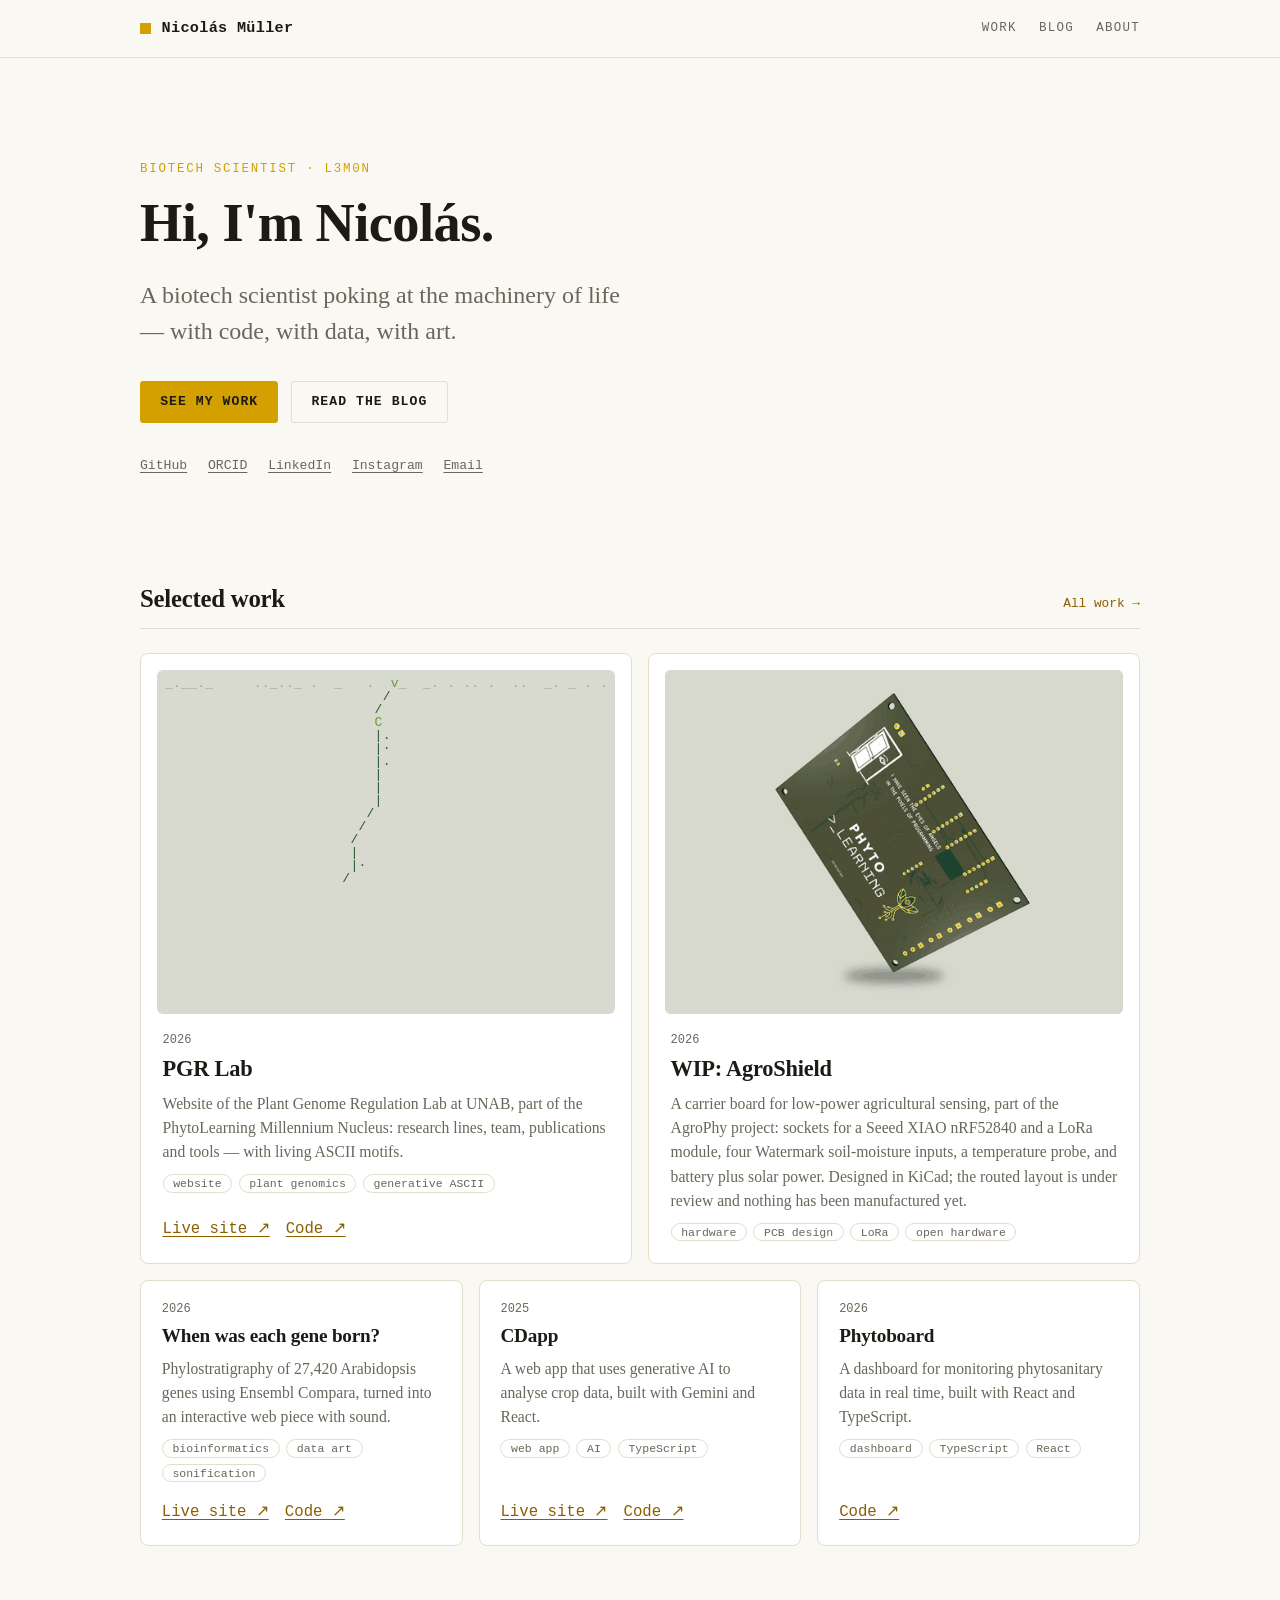
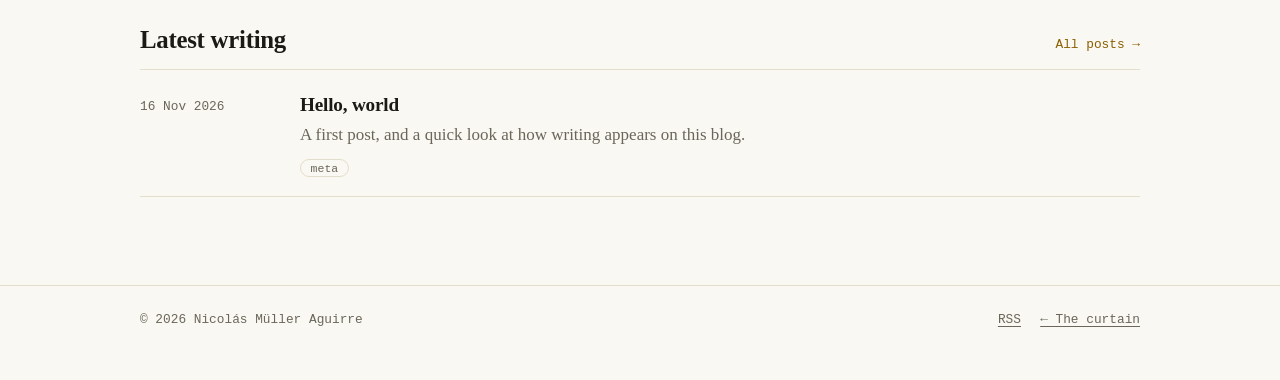
==== commit aaeb0048: "Add WIP: AgroShield to Selected work with a spinning board render - New project card with an animate" ====
--- a/portal/index.html
+++ b/portal/index.html
@@ -15,7 +15,7 @@
 <link rel="canonical" href="https://biolimon.github.io/portal/">
 <link rel="icon" href="data:image/svg+xml,%3Csvg xmlns='http://www.w3.org/2000/svg' viewBox='0 0 32 32'%3E%3Crect width='32' height='32' rx='6' fill='%230d0d0f'/%3E%3Crect x='9' y='9' width='14' height='14' fill='%23e8b830'/%3E%3C/svg%3E">
 <link rel="alternate" type="application/rss+xml" title="Nicolás Müller — blog" href="blog/feed.xml">
-<link rel="stylesheet" href="style.css">
+<link rel="stylesheet" href="style.css?v=c8145f03">
 </head>
 <body>
 <div id="arrive" aria-hidden="true"></div>
@@ -36,7 +36,7 @@
 </section>
 <section class="wrap section" aria-labelledby="work-h">
   <div class="section-head"><h2 id="work-h">Selected work</h2><a href="work/">All work →</a></div>
-  <div class="grid"><article class="card has-thumb"><a class="thumb" href="https://pgrlab.cl/" target="_blank" rel="noopener" tabindex="-1" aria-hidden="true"><div class="roots" data-roots data-seed="3" data-branch="0.1"></div></a><div class="card-body"><div class="card-top"><span>2026</span></div><h3><a href="https://pgrlab.cl/" target="_blank" rel="noopener">PGR Lab</a></h3><p>Website of the Plant Genome Regulation Lab at UNAB, part of the PhytoLearning Millennium Nucleus: research lines, team, publications and tools — with living ASCII motifs.</p><ul class="tags"><li class="tag">website</li><li class="tag">plant genomics</li><li class="tag">generative ASCII</li></ul><p class="card-links"><a href="https://pgrlab.cl/" target="_blank" rel="noopener">Live site ↗</a> <a href="https://github.com/BIOLIMON/pgrlab-site" target="_blank" rel="noopener">Code ↗</a></p></div></article><article class="card"><div class="card-body"><div class="card-top"><span>2026</span></div><h3><a href="https://biolimon.github.io/cuando-nacio-cada-gen/" target="_blank" rel="noopener">When was each gene born?</a></h3><p>Phylostratigraphy of 27,420 Arabidopsis genes using Ensembl Compara, turned into an interactive web piece with sound.</p><ul class="tags"><li class="tag">bioinformatics</li><li class="tag">data art</li><li class="tag">sonification</li></ul><p class="card-links"><a href="https://biolimon.github.io/cuando-nacio-cada-gen/" target="_blank" rel="noopener">Live site ↗</a> <a href="https://github.com/BIOLIMON/cuando-nacio-cada-gen" target="_blank" rel="noopener">Code ↗</a></p></div></article><article class="card"><div class="card-body"><div class="card-top"><span>2025</span></div><h3><a href="https://cultiva-datos.vercel.app" target="_blank" rel="noopener">CDapp</a></h3><p>A web app that uses generative AI to analyse crop data, built with Gemini and React.</p><ul class="tags"><li class="tag">web app</li><li class="tag">AI</li><li class="tag">TypeScript</li></ul><p class="card-links"><a href="https://cultiva-datos.vercel.app" target="_blank" rel="noopener">Live site ↗</a> <a href="https://github.com/BIOLIMON/CDapp" target="_blank" rel="noopener">Code ↗</a></p></div></article><article class="card"><div class="card-body"><div class="card-top"><span>2026</span></div><h3><a href="https://github.com/BIOLIMON/phytoboard" target="_blank" rel="noopener">Phytoboard</a></h3><p>A dashboard for monitoring phytosanitary data in real time, built with React and TypeScript.</p><ul class="tags"><li class="tag">dashboard</li><li class="tag">TypeScript</li><li class="tag">React</li></ul><p class="card-links"><a href="https://github.com/BIOLIMON/phytoboard" target="_blank" rel="noopener">Code ↗</a></p></div></article></div>
+  <div class="grid"><article class="card has-thumb"><a class="thumb" href="https://pgrlab.cl/" target="_blank" rel="noopener" tabindex="-1" aria-hidden="true"><div class="roots" data-roots data-seed="3" data-branch="0.1"></div></a><div class="card-body"><div class="card-top"><span>2026</span></div><h3><a href="https://pgrlab.cl/" target="_blank" rel="noopener">PGR Lab</a></h3><p>Website of the Plant Genome Regulation Lab at UNAB, part of the PhytoLearning Millennium Nucleus: research lines, team, publications and tools — with living ASCII motifs.</p><ul class="tags"><li class="tag">website</li><li class="tag">plant genomics</li><li class="tag">generative ASCII</li></ul><p class="card-links"><a href="https://pgrlab.cl/" target="_blank" rel="noopener">Live site ↗</a> <a href="https://github.com/BIOLIMON/pgrlab-site" target="_blank" rel="noopener">Code ↗</a></p></div></article><article class="card has-thumb"><div class="thumb"><img class="anim" src="media/agroshield.gif" alt="3D render of the AgroShield circuit board spinning on one of its corners" width="560" height="420" loading="lazy" decoding="async"><img class="still" src="media/agroshield-still.png" alt="3D render of the AgroShield circuit board spinning on one of its corners" width="560" height="420" loading="lazy" decoding="async"></div><div class="card-body"><div class="card-top"><span>2026</span></div><h3>WIP: AgroShield</h3><p>A carrier board for low-power agricultural sensing, part of the AgroPhy project: sockets for a Seeed XIAO nRF52840 and a LoRa module, four Watermark soil-moisture inputs, a temperature probe, and battery plus solar power. Designed in KiCad; the routed layout is under review and nothing has been manufactured yet.</p><ul class="tags"><li class="tag">hardware</li><li class="tag">PCB design</li><li class="tag">LoRa</li><li class="tag">open hardware</li></ul></div></article><article class="card"><div class="card-body"><div class="card-top"><span>2026</span></div><h3><a href="https://biolimon.github.io/cuando-nacio-cada-gen/" target="_blank" rel="noopener">When was each gene born?</a></h3><p>Phylostratigraphy of 27,420 Arabidopsis genes using Ensembl Compara, turned into an interactive web piece with sound.</p><ul class="tags"><li class="tag">bioinformatics</li><li class="tag">data art</li><li class="tag">sonification</li></ul><p class="card-links"><a href="https://biolimon.github.io/cuando-nacio-cada-gen/" target="_blank" rel="noopener">Live site ↗</a> <a href="https://github.com/BIOLIMON/cuando-nacio-cada-gen" target="_blank" rel="noopener">Code ↗</a></p></div></article><article class="card"><div class="card-body"><div class="card-top"><span>2025</span></div><h3><a href="https://cultiva-datos.vercel.app" target="_blank" rel="noopener">CDapp</a></h3><p>A web app that uses generative AI to analyse crop data, built with Gemini and React.</p><ul class="tags"><li class="tag">web app</li><li class="tag">AI</li><li class="tag">TypeScript</li></ul><p class="card-links"><a href="https://cultiva-datos.vercel.app" target="_blank" rel="noopener">Live site ↗</a> <a href="https://github.com/BIOLIMON/CDapp" target="_blank" rel="noopener">Code ↗</a></p></div></article><article class="card"><div class="card-body"><div class="card-top"><span>2026</span></div><h3><a href="https://github.com/BIOLIMON/phytoboard" target="_blank" rel="noopener">Phytoboard</a></h3><p>A dashboard for monitoring phytosanitary data in real time, built with React and TypeScript.</p><ul class="tags"><li class="tag">dashboard</li><li class="tag">TypeScript</li><li class="tag">React</li></ul><p class="card-links"><a href="https://github.com/BIOLIMON/phytoboard" target="_blank" rel="noopener">Code ↗</a></p></div></article></div>
 </section>
 <section class="wrap section" aria-labelledby="blog-h">
   <div class="section-head"><h2 id="blog-h">Latest writing</h2><a href="blog/">All posts →</a></div>
@@ -52,6 +52,6 @@
     </ul>
   </div>
 </footer>
-<script src="roots.js" defer></script>
+<script src="roots.js?v=e3584ff6" defer></script>
 </body>
 </html>
--- a/portal/style.css
+++ b/portal/style.css
@@ -91,7 +91,8 @@
 .page-head .lead { margin-top: 1rem; }
 
 /* ── cards ──────────────────────────────────────────── */
-.grid { display: grid; grid-template-columns: repeat(auto-fill, minmax(min(100%, 300px), 1fr)); gap: 1rem; }
+.grid { display: grid; grid-template-columns: repeat(6, minmax(0, 1fr)); gap: 1rem; }
+.grid > .card { grid-column: span 2; }
 .card { display: flex; flex-direction: column; padding: 1.3rem; background: var(--surface); border: 1px solid var(--line); border-radius: 8px; transition: border-color .2s ease, transform .2s ease; }
 .card:hover { border-color: var(--accent); transform: translateY(-2px); }
 .card-top { display: flex; justify-content: space-between; align-items: center; gap: .8rem; font: .75rem var(--mono); color: var(--muted); }
@@ -104,11 +105,13 @@
 
 .card-body { display: flex; flex-direction: column; gap: .6rem; flex: 1; min-width: 0; }
 
-/* a project with a picture: spans the full row, picture on the left */
-.card.has-thumb { grid-column: 1 / -1; display: grid; grid-template-columns: minmax(0, 5fr) minmax(0, 6fr); gap: 1.6rem; padding: 1rem; align-items: stretch; }
-.card.has-thumb h3 { font-size: 1.55rem; }
-.card.has-thumb .card-body { padding: .6rem .6rem .6rem 0; }
-.thumb { position: relative; display: block; aspect-ratio: 16 / 10; background: #d8dacf; border-radius: 6px; overflow: hidden; }
+/* a project with a picture: half a row, picture on top */
+.card.has-thumb { grid-column: span 3; padding: 1rem; gap: 1.2rem; }
+.card.has-thumb h3 { font-size: 1.4rem; }
+.card.has-thumb .card-body { padding: 0 .35rem .35rem; }
+.thumb { position: relative; display: block; aspect-ratio: 4 / 3; background: #d8dacf; border-radius: 6px; overflow: hidden; }
+.thumb img { display: block; width: 100%; height: 100%; object-fit: cover; }
+.thumb .still { display: none; }
 .roots { position: absolute; inset: 0; padding: .4rem .5rem; }
 /* the lab's own palette, on purpose the same in dark and light: it is a window onto their site */
 .ascii { margin: 0; overflow: hidden; white-space: pre; user-select: none; font: 13px/1 var(--mono); letter-spacing: .02em; color: #a3a796; }
@@ -165,11 +168,11 @@
 #arrive { position: fixed; inset: 0; z-index: 50; background: #000; pointer-events: none; animation: lift .9s ease-out .05s forwards; }
 @keyframes lift { to { opacity: 0; visibility: hidden; } }
 
-@media (max-width: 760px) {
-  .card.has-thumb { grid-template-columns: 1fr; gap: 1rem; }
-  .card.has-thumb .card-body { padding: 0 .3rem .3rem; }
+@media (max-width: 900px) {
+  .grid > .card { grid-column: span 3; }
 }
 @media (max-width: 640px) {
+  .grid > .card, .grid > .card.has-thumb { grid-column: 1 / -1; }
   .post-row { grid-template-columns: 1fr; }
   .post-row time { padding-top: 0; }
   .site-nav { gap: 1.1rem; }
@@ -178,4 +181,6 @@
   html { scroll-behavior: auto; }
   .card, .card:hover { transition: none; transform: none; }
   #arrive { display: none; }
+  .thumb .anim + .still { display: block; }      /* a still picture instead of the spinning GIF */
+  .thumb .anim:has(+ .still) { display: none; }
 }
